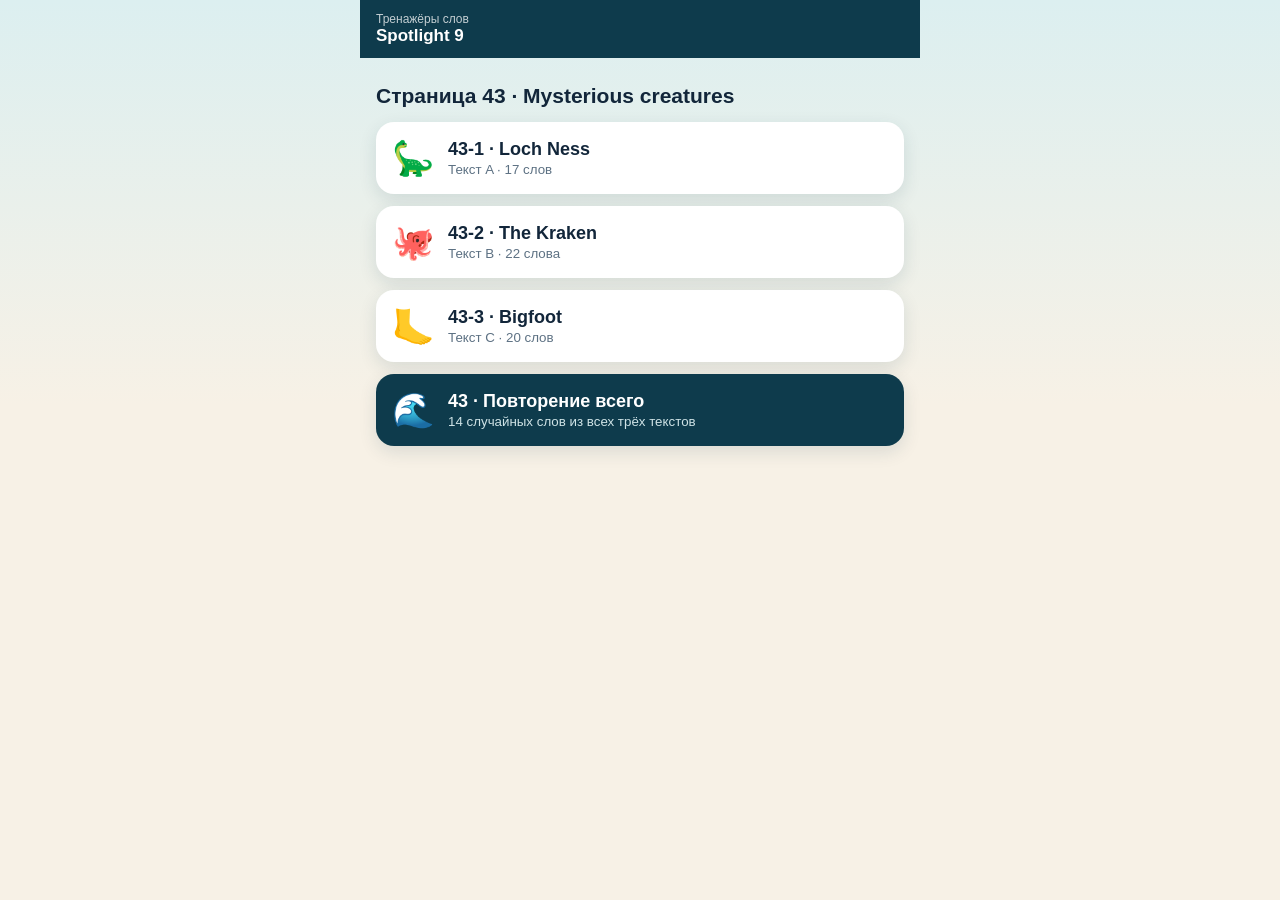
==== index.html @ 7ae2d4cf "Page 43: vocabulary trainers 43-1, 43-2, 43-3 + mix" ====
<!doctype html>
<html lang="ru">
<head>
<meta charset="utf-8">
<meta name="viewport" content="width=device-width, initial-scale=1">
<meta name="theme-color" content="#0e3b4c">
<title>Spotlight 9 · Слова</title>
<link rel="stylesheet" href="assets/style.css">
</head>
<body>
<div class="app">
  <header class="top"><div class="titles"><div class="sub">Тренажёры слов</div><div class="ttl">Spotlight 9</div></div></header>
  <main class="stage">
    <h2 class="pagehead">Страница 43 · Mysterious creatures</h2>
    <div class="list">
      <a class="unit" href="p43/43-1.html"><span class="em">🦕</span><span><b>43-1 · Loch Ness</b><small>Текст A · 17 слов</small></span></a>
      <a class="unit" href="p43/43-2.html"><span class="em">🐙</span><span><b>43-2 · The Kraken</b><small>Текст B · 22 слова</small></span></a>
      <a class="unit" href="p43/43-3.html"><span class="em">🦶</span><span><b>43-3 · Bigfoot</b><small>Текст C · 20 слов</small></span></a>
      <a class="unit mix" href="p43/43-mix.html"><span class="em">🌊</span><span><b>43 · Повторение всего</b><small>14 случайных слов из всех трёх текстов</small></span></a>
    </div>
  </main>
</div>
</body>
</html>
---- assets/style.css ----
:root {
  --ink: #12263a;
  --deep: #0e3b4c;
  --sea: #13707a;
  --teal: #1fa596;
  --foam: #e6f4f1;
  --sand: #f7f1e6;
  --card: #ffffff;
  --muted: #5d7183;
  --ok: #2f9e5b;
  --okbg: #e3f5ea;
  --bad: #d9534f;
  --badbg: #fde8e7;
  --sel: #f0b429;
  --radius: 18px;
  --shadow: 0 6px 18px rgba(14, 59, 76, .12);
}
* { box-sizing: border-box; -webkit-tap-highlight-color: transparent; }
html, body { margin: 0; }
body {
  font-family: -apple-system, BlinkMacSystemFont, "Segoe UI", Roboto, "Helvetica Neue", Arial, sans-serif;
  color: var(--ink);
  background: linear-gradient(180deg, #dceff0 0%, var(--sand) 45%);
  min-height: 100vh;
}
button { font: inherit; color: inherit; cursor: pointer; border: 0; background: none; }
.app { max-width: 560px; margin: 0 auto; min-height: 100vh; display: flex; flex-direction: column; }

/* header */
.top {
  display: flex; align-items: center; gap: 12px;
  padding: 12px 16px; background: var(--deep); color: #fff;
  position: sticky; top: 0; z-index: 5;
}
.home { color: #fff; text-decoration: none; font-size: 30px; line-height: 1; padding: 0 6px 4px 0; }
.titles { flex: 1; min-width: 0; }
.sub { font-size: 12px; opacity: .75; }
.ttl { font-weight: 700; font-size: 17px; white-space: nowrap; overflow: hidden; text-overflow: ellipsis; }
.step { font-size: 14px; font-weight: 700; background: rgba(255,255,255,.15); padding: 4px 10px; border-radius: 99px; }
.step:empty { display: none; }
.bar { height: 6px; background: rgba(14, 59, 76, .15); }
.bar i { display: block; height: 100%; width: 0; background: var(--teal); transition: width .4s; }

.stage { flex: 1; padding: 18px 16px 40px; }
.screen { animation: in .25s ease; }
@keyframes in { from { opacity: 0; transform: translateY(8px); } to { opacity: 1; transform: none; } }
h1 { font-size: 28px; margin: 6px 0; }
h2 { font-size: 21px; margin: 0 0 4px; }
h3 { font-size: 16px; margin: 22px 0 8px; color: var(--muted); }
.hint { color: var(--muted); font-size: 14px; margin: 0 0 12px; }
.count { font-size: 13px; color: var(--muted); font-weight: 600; margin: 4px 0 12px; }

/* buttons */
.btn {
  display: inline-flex; align-items: center; justify-content: center; gap: 6px;
  background: var(--teal); color: #fff; font-weight: 700; font-size: 17px;
  padding: 14px 18px; border-radius: 14px; box-shadow: var(--shadow); text-decoration: none;
  transition: transform .1s;
}
.btn:active { transform: scale(.97); }
.btn.ghost { background: var(--card); color: var(--deep); }
.btn.wide { width: 100%; margin-top: 12px; }
.btn.next { width: 100%; margin-top: 14px; background: var(--deep); }
.row { display: flex; gap: 10px; align-items: center; margin-top: 14px; }
.row .btn { flex: 1; }
.row.center { justify-content: center; margin: 0 0 10px; }
.speak {
  width: 44px; height: 44px; border-radius: 50%; background: var(--foam); font-size: 20px;
  display: inline-flex; align-items: center; justify-content: center; flex: none;
}
.speak.small { width: 32px; height: 32px; font-size: 15px; margin-left: 6px; vertical-align: middle; }
.speak.big-speak { width: 52px; height: 52px; }
.speak.huge { width: 110px; height: 110px; font-size: 50px; box-shadow: var(--shadow); background: var(--card); }

/* intro / finish */
.hero { text-align: center; padding: 10px 0 4px; }
.hero .emoji { font-size: 56px; }
.plan { list-style: none; padding: 0; margin: 0; display: grid; gap: 8px; }
.plan li { background: var(--card); border-radius: 12px; padding: 12px 14px; display: flex; gap: 10px; align-items: center; font-weight: 600; box-shadow: 0 2px 6px rgba(0,0,0,.04); }
.plan .ic { font-size: 20px; }
.wordlist { margin-top: 20px; background: var(--card); border-radius: 12px; padding: 12px 14px; }
.wordlist summary { font-weight: 700; cursor: pointer; }
.wordlist ul, .errs { padding-left: 0; list-style: none; margin: 10px 0 0; }
.wordlist li, .errs li { padding: 7px 0; border-bottom: 1px solid #eef1f3; font-size: 15px; }
.errs li { background: var(--card); border-radius: 10px; padding: 10px 12px; margin-bottom: 6px; border: 0; }

/* flashcard */
.flip { width: 100%; height: 280px; perspective: 1200px; display: block; padding: 0; }
.flip .inner { position: relative; width: 100%; height: 100%; transition: transform .5s; transform-style: preserve-3d; }
.flip.flipped .inner { transform: rotateY(180deg); }
.face {
  position: absolute; inset: 0; backface-visibility: hidden; -webkit-backface-visibility: hidden;
  border-radius: var(--radius); box-shadow: var(--shadow);
  display: flex; flex-direction: column; align-items: center; justify-content: center; padding: 20px; text-align: center;
}
.front { background: var(--card); }
.back { background: var(--deep); color: #fff; transform: rotateY(180deg); }
.big { font-size: 30px; font-weight: 800; line-height: 1.2; }
.big.ru { font-size: 26px; }
.tap { margin-top: 18px; font-size: 13px; color: var(--muted); }
.ex { margin-top: 16px; font-size: 16px; opacity: .85; font-style: italic; line-height: 1.4; }

/* prompts & choices */
.prompt {
  background: var(--card); border-radius: var(--radius); box-shadow: var(--shadow);
  padding: 26px 18px; text-align: center; font-size: 26px; font-weight: 800;
  display: flex; align-items: center; justify-content: center; gap: 12px; min-height: 120px;
}
.prompt.ru { font-size: 23px; }
.sentence {
  background: var(--card); border-radius: var(--radius); box-shadow: var(--shadow);
  padding: 22px 18px; font-size: 20px; line-height: 1.55;
}
.gapslot { display: inline-block; padding: 0 6px; border-bottom: 3px dashed var(--teal); color: var(--teal); font-weight: 800; }
.gapslot.filled { border-bottom-style: solid; color: var(--ok); }
.choices { display: grid; gap: 10px; margin-top: 16px; }
.choice {
  background: var(--card); border: 2px solid transparent; border-radius: 14px; padding: 15px 14px;
  font-size: 18px; font-weight: 600; text-align: left; box-shadow: 0 2px 6px rgba(0,0,0,.05);
  transition: transform .1s;
}
.choice:active { transform: scale(.98); }
.choice.good { background: var(--okbg); border-color: var(--ok); }
.choice.bad { background: var(--badbg); border-color: var(--bad); animation: shake .3s; }
.reveal { margin-top: 14px; text-align: center; font-weight: 700; font-size: 18px; color: var(--deep); }

/* true / false */
.pair { background: var(--card); border-radius: var(--radius); box-shadow: var(--shadow); padding: 22px 16px; text-align: center; }
.pen { font-size: 24px; font-weight: 800; display: flex; justify-content: center; align-items: center; gap: 10px; }
.eq { font-size: 20px; color: var(--muted); margin: 8px 0; }
.pru { font-size: 21px; font-weight: 600; }
.row.tf .tfb { flex: 1; text-align: center; font-size: 19px; padding: 18px 10px; }

/* match */
.match { display: grid; grid-template-columns: 1fr 1fr; gap: 10px; }
.col { display: grid; gap: 10px; align-content: start; }
.tile {
  background: var(--card); border: 2px solid transparent; border-radius: 12px; min-height: 64px;
  padding: 10px; font-size: 15px; font-weight: 600; line-height: 1.25; box-shadow: 0 2px 6px rgba(0,0,0,.05);
}
.tile.en { color: var(--deep); }
.tile.sel { border-color: var(--sel); background: #fff7e0; }
.tile.bad { border-color: var(--bad); background: var(--badbg); animation: shake .3s; }
.tile.done { background: var(--okbg); border-color: var(--ok); opacity: .55; }

/* memory */
.memory { display: grid; grid-template-columns: repeat(3, 1fr); gap: 8px; }
.mem {
  height: 92px; border-radius: 12px; background: var(--sea); color: transparent; font-size: 14px; font-weight: 700;
  padding: 6px; line-height: 1.2; box-shadow: 0 2px 6px rgba(0,0,0,.08);
  background-image: radial-gradient(circle at 30% 30%, rgba(255,255,255,.18) 0 18%, transparent 19%);
  transition: background-color .2s;
}
.mem.open { background: var(--card); background-image: none; color: var(--ink); }
.mem.ruside.open { color: var(--sea); }
.mem.done { background: var(--okbg); background-image: none; color: var(--ok); }

/* spell */
.slots { display: flex; justify-content: center; flex-wrap: wrap; gap: 5px; margin: 6px 0 18px; }
.slot { width: 30px; height: 40px; border-bottom: 3px solid #b9c6cf; font-size: 24px; font-weight: 800; text-align: center; line-height: 40px; }
.slot.on { border-color: var(--teal); color: var(--deep); }
.slots.win .slot { border-color: var(--ok); color: var(--ok); }
.letters { display: flex; justify-content: center; flex-wrap: wrap; gap: 8px; }
.letter { width: 48px; height: 52px; border-radius: 12px; background: var(--card); font-size: 24px; font-weight: 800; box-shadow: 0 2px 6px rgba(0,0,0,.08); }
.letter.used { opacity: .2; }
.letter.bad { background: var(--badbg); animation: shake .3s; }
.letter.hintme { outline: 3px solid var(--sel); }

@keyframes shake { 25% { transform: translateX(-5px); } 75% { transform: translateX(5px); } }

/* index */
.list { display: grid; gap: 12px; }
.unit {
  display: flex; align-items: center; gap: 14px; background: var(--card); border-radius: var(--radius);
  padding: 16px; text-decoration: none; color: var(--ink); box-shadow: var(--shadow);
}
.unit .em { font-size: 34px; }
.unit b { display: block; font-size: 18px; }
.unit small { color: var(--muted); }
.unit.mix { background: var(--deep); color: #fff; }
.unit.mix small { color: #cfe3e6; }
.pagehead { margin: 8px 0 14px; }

@media (min-width: 480px) { .mem { height: 100px; font-size: 15px; } }
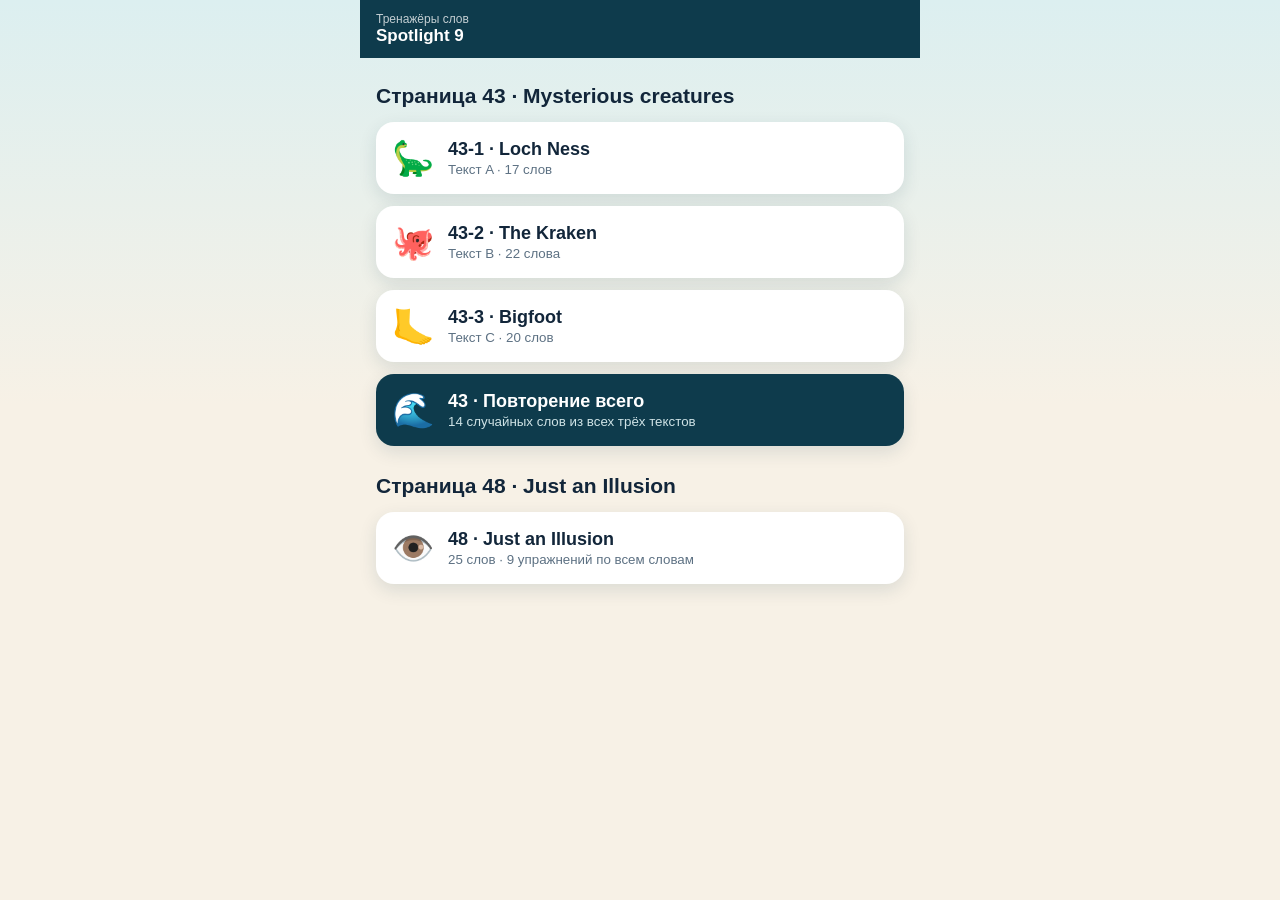
==== commit ef89d63c: "Page 48 (Just an Illusion): full trainer, phrase builder; audio only on flashcards Co-Authored-By: C" ====
--- a/index.html
+++ b/index.html
@@ -18,6 +18,10 @@
       <a class="unit" href="p43/43-3.html"><span class="em">🦶</span><span><b>43-3 · Bigfoot</b><small>Текст C · 20 слов</small></span></a>
       <a class="unit mix" href="p43/43-mix.html"><span class="em">🌊</span><span><b>43 · Повторение всего</b><small>14 случайных слов из всех трёх текстов</small></span></a>
     </div>
+    <h2 class="pagehead" style="margin-top:28px">Страница 48 · Just an Illusion</h2>
+    <div class="list">
+      <a class="unit" href="p48/48.html"><span class="em">👁️</span><span><b>48 · Just an Illusion</b><small>25 слов · 9 упражнений по всем словам</small></span></a>
+    </div>
   </main>
 </div>
 </body>
--- a/assets/style.css
+++ b/assets/style.css
@@ -182,3 +182,15 @@
 .pagehead { margin: 8px 0 14px; }
 
 @media (min-width: 480px) { .mem { height: 100px; font-size: 15px; } }
+
+/* phrase builder */
+.phrase-line { display: flex; flex-wrap: wrap; justify-content: center; gap: 8px; margin: 14px 0 18px; min-height: 46px; }
+.pslot { min-width: 54px; height: 42px; border-bottom: 3px solid #b9c6cf; font-size: 20px; font-weight: 800; text-align: center; line-height: 42px; padding: 0 4px; }
+.pslot.on { border-color: var(--teal); color: var(--deep); }
+.phrase-line.win .pslot { border-color: var(--ok); color: var(--ok); }
+.wtile { padding: 0 16px; height: 50px; border-radius: 12px; background: var(--card); font-size: 19px; font-weight: 700; box-shadow: 0 2px 6px rgba(0,0,0,.08); }
+.wtile.used { opacity: .2; }
+.wtile.bad { background: var(--badbg); animation: shake .3s; }
+.wtile.hintme { outline: 3px solid var(--sel); }
+.memory.m4 { grid-template-columns: repeat(4, 1fr); gap: 6px; }
+.memory.m4 .mem { height: 84px; font-size: 13px; }
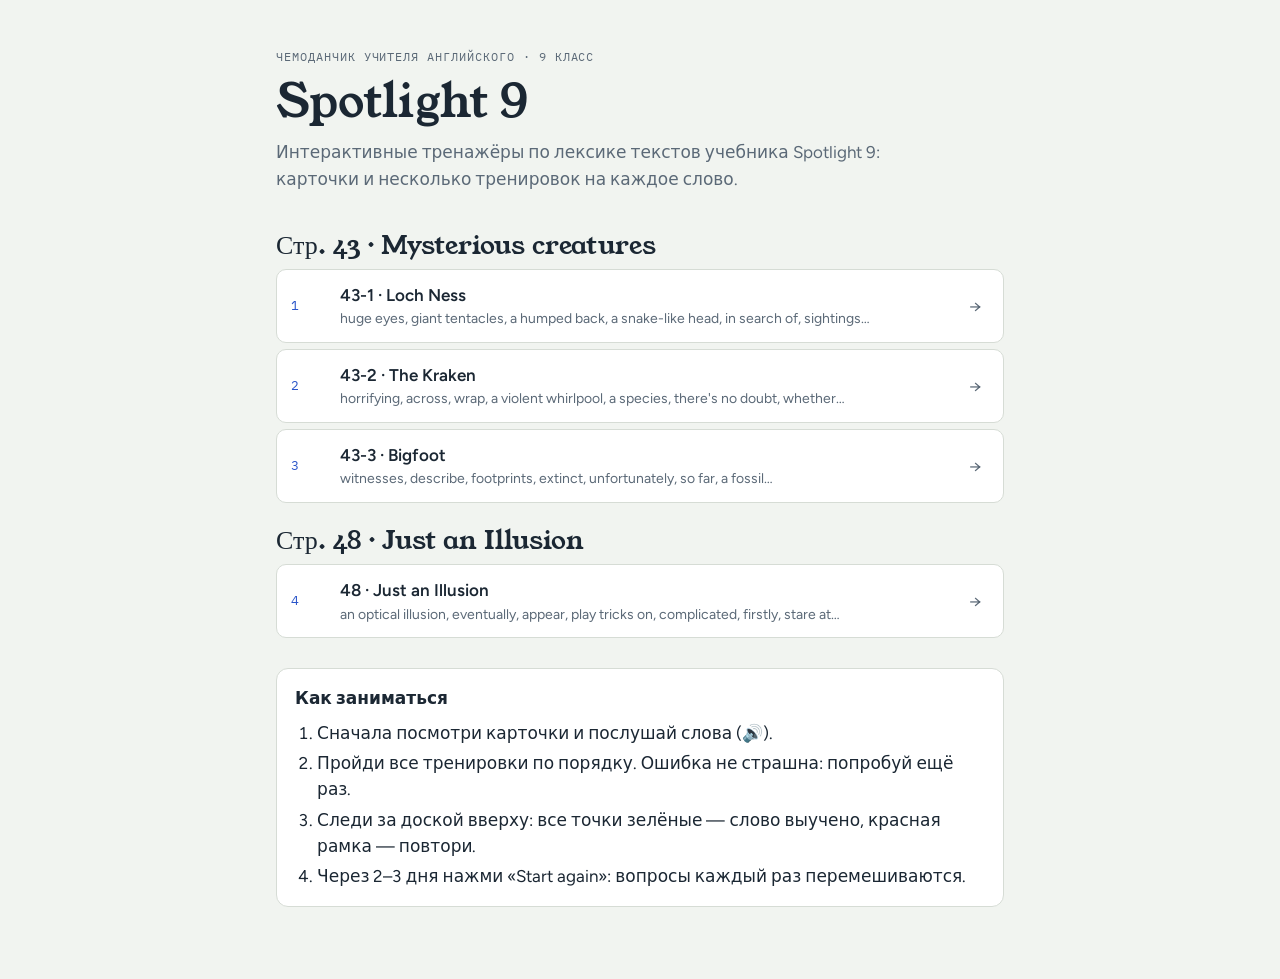
==== commit a0965898: "Rebuild Spotlight 9 on the shared drill engine (Academy Stars 5 / Spotlight 6 style) All texts (43-1" ====
--- a/index.html
+++ b/index.html
@@ -3,26 +3,209 @@
 <head>
 <meta charset="utf-8">
 <meta name="viewport" content="width=device-width, initial-scale=1">
-<meta name="theme-color" content="#0e3b4c">
-<title>Spotlight 9 · Слова</title>
-<link rel="stylesheet" href="assets/style.css">
-</head>
-<body>
-<div class="app">
-  <header class="top"><div class="titles"><div class="sub">Тренажёры слов</div><div class="ttl">Spotlight 9</div></div></header>
-  <main class="stage">
-    <h2 class="pagehead">Страница 43 · Mysterious creatures</h2>
-    <div class="list">
-      <a class="unit" href="p43/43-1.html"><span class="em">🦕</span><span><b>43-1 · Loch Ness</b><small>Текст A · 17 слов</small></span></a>
-      <a class="unit" href="p43/43-2.html"><span class="em">🐙</span><span><b>43-2 · The Kraken</b><small>Текст B · 22 слова</small></span></a>
-      <a class="unit" href="p43/43-3.html"><span class="em">🦶</span><span><b>43-3 · Bigfoot</b><small>Текст C · 20 слов</small></span></a>
-      <a class="unit mix" href="p43/43-mix.html"><span class="em">🌊</span><span><b>43 · Повторение всего</b><small>14 случайных слов из всех трёх текстов</small></span></a>
-    </div>
-    <h2 class="pagehead" style="margin-top:28px">Страница 48 · Just an Illusion</h2>
-    <div class="list">
-      <a class="unit" href="p48/48.html"><span class="em">👁️</span><span><b>48 · Just an Illusion</b><small>25 слов · 9 упражнений по всем словам</small></span></a>
-    </div>
-  </main>
-</div>
-</body>
-</html>
+<title>Spotlight 9</title>
+<meta name="claude:viewport-fit-sides" content="cover">
+<link rel="preconnect" href="https://fonts.googleapis.com">
+<link rel="preconnect" href="https://fonts.gstatic.com" crossorigin>
+<link rel="stylesheet" href="https://fonts.googleapis.com/css2?family=Young+Serif&family=Figtree:wght@400;500;600;700&family=IBM+Plex+Mono:wght@500&display=swap">
+<style>
+/* Layout: one reading column — mastery board of the 20 phrases, then five drills in a fixed ladder */
+:root {
+  --paper: #F1F4F0; --card: #FFFFFF; --ink: #1B2733; --muted: #5B6977; --line: #D6DCD5;
+  --accent: #2A55C9; --accent-soft: #E4EBFB; --on-accent: #FFFFFF;
+  --ok: #1D8455; --ok-soft: #DCF1E5; --bad: #BF3F2D; --bad-soft: #F8E2DD;
+  --mark: #FFE892; --mark-ink: #4A3C00; --dot: #CBD3CC;
+  --font-display: "Young Serif", Georgia, "Times New Roman", serif;
+  --font-body: "Figtree", system-ui, -apple-system, "Segoe UI", sans-serif;
+  --font-mono: "IBM Plex Mono", ui-monospace, Menlo, Consolas, monospace;
+}
+@media (prefers-color-scheme: dark) {
+  :root:not([data-theme="light"]) {
+    --paper: #11171D; --card: #19212A; --ink: #E4EAF0; --muted: #9AA7B4; --line: #2B3642;
+    --accent: #8AA8FF; --accent-soft: #1F2C4A; --on-accent: #0E1730;
+    --ok: #62D39F; --ok-soft: #163327; --bad: #FF8E7C; --bad-soft: #3B201B;
+    --mark: #5B4C14; --mark-ink: #FFF1BF; --dot: #34404C; color-scheme: dark;
+  }
+}
+:root[data-theme="dark"] {
+  --paper: #11171D; --card: #19212A; --ink: #E4EAF0; --muted: #9AA7B4; --line: #2B3642;
+  --accent: #8AA8FF; --accent-soft: #1F2C4A; --on-accent: #0E1730;
+  --ok: #62D39F; --ok-soft: #163327; --bad: #FF8E7C; --bad-soft: #3B201B;
+  --mark: #5B4C14; --mark-ink: #FFF1BF; --dot: #34404C; color-scheme: dark;
+}
+* { box-sizing: border-box; }
+html { scroll-behavior: smooth; }
+body { background: var(--paper); color: var(--ink); font-family: var(--font-body); font-size: 17px; line-height: 1.55; }
+body::before { content: ""; position: fixed; inset: 0 0 auto; height: env(safe-area-inset-top, 0px); z-index: 10; background: var(--paper); }
+.wrap { max-width: 760px; margin: 0 auto; padding-left: max(16px, env(safe-area-inset-left, 0px)); padding-right: max(16px, env(safe-area-inset-right, 0px)); }
+
+.hero { padding-block: 40px 16px; }
+.eyebrow { font-family: var(--font-mono); font-size: 12px; letter-spacing: .08em; text-transform: uppercase; color: var(--muted); margin: 0 0 10px; }
+h1 { font-family: var(--font-display); font-weight: 400; font-size: clamp(32px, 6vw, 46px); line-height: 1.1; margin: 0 0 12px; text-wrap: balance; }
+.sub { margin: 0; color: var(--muted); max-width: 60ch; }
+
+.bar { position: sticky; top: env(safe-area-inset-top, 0px); z-index: 5; background: var(--paper); border-bottom: 1px solid var(--line); }
+.bar .wrap { display: flex; flex-direction: column; gap: 8px; padding-block: 10px; }
+.nav { display: flex; gap: 6px; overflow-x: auto; scrollbar-width: none; }
+.nav::-webkit-scrollbar { display: none; }
+.nav a { flex: none; text-decoration: none; color: var(--ink); font-size: 14px; font-weight: 600; padding: 5px 12px; border: 1px solid var(--line); border-radius: 999px; background: var(--card); }
+.nav a:hover { border-color: var(--accent); color: var(--accent); }
+.progress { display: flex; align-items: center; gap: 10px; font-size: 13px; color: var(--muted); }
+.track { flex: 1; height: 6px; background: var(--line); border-radius: 999px; overflow: hidden; }
+.fill { height: 100%; width: 0; background: var(--ok); transition: width .4s ease; }
+.progress b { color: var(--ink); font-variant-numeric: tabular-nums; }
+
+main { padding-block: 8px 64px; }
+section { padding-top: 26px; scroll-margin-top: 110px; }
+h2 { font-family: var(--font-display); font-weight: 400; font-size: 26px; line-height: 1.2; margin: 0 0 4px; }
+.lead { margin: 0 0 14px; color: var(--muted); }
+
+/* Mastery board */
+.board { display: grid; grid-template-columns: repeat(auto-fill, minmax(170px, 1fr)); gap: 6px; }
+.chip { min-width: 0; background: var(--card); border: 1px solid var(--line); border-radius: 8px; padding: 7px 10px; display: flex; flex-direction: column; gap: 4px; }
+.chip .ph { font-weight: 600; font-size: 15px; line-height: 1.3; }
+.chip .ru { font-size: 12.5px; color: var(--muted); line-height: 1.3; }
+.dots { display: flex; gap: 3px; }
+.dots i { width: 9px; height: 9px; border-radius: 50%; background: var(--dot); }
+.dots i.on { background: var(--ok); }
+.chip.weak { border-color: var(--bad); }
+.chip.master { border-color: var(--ok); background: var(--ok-soft); }
+.board-foot { display: flex; justify-content: space-between; align-items: center; gap: 10px; flex-wrap: wrap; margin-top: 10px; font-size: 13px; color: var(--muted); }
+
+/* Exercise card */
+.ex { background: var(--card); border: 1px solid var(--line); border-radius: 12px; padding: 18px 18px 16px; }
+.ex-head { display: flex; align-items: baseline; justify-content: space-between; gap: 12px; }
+h3 { margin: 0; font-size: 18px; font-weight: 700; }
+h3 .num { font-family: var(--font-mono); font-size: 13px; color: var(--accent); margin-right: 8px; }
+.score { flex: none; font-family: var(--font-mono); font-size: 13px; color: var(--muted); font-variant-numeric: tabular-nums; padding: 2px 8px; border-radius: 999px; border: 1px solid var(--line); }
+.score.done { color: var(--ok); border-color: var(--ok); background: var(--ok-soft); }
+.instr { margin: 6px 0 14px; color: var(--muted); font-size: 15px; }
+ol.items { margin: 0; padding-left: 1.6em; display: flex; flex-direction: column; gap: 10px; }
+ol.items li { line-height: 2; padding-left: 4px; }
+ol.items li::marker { font-family: var(--font-mono); font-size: 13px; color: var(--muted); }
+
+.choice { display: inline-flex; flex-wrap: wrap; gap: 4px; vertical-align: baseline; }
+.opt { font: inherit; font-size: 16px; line-height: 1.4; color: var(--ink); cursor: pointer; background: var(--card); border: 1.5px solid var(--line); border-radius: 999px; padding: 1px 11px; text-align: left; }
+.opt:hover:not(:disabled) { border-color: var(--accent); color: var(--accent); }
+.opt.ok { background: var(--ok-soft); border-color: var(--ok); color: var(--ok); font-weight: 600; cursor: default; }
+.opt.bad { background: var(--bad-soft); border-color: var(--bad); color: var(--bad); text-decoration: line-through; cursor: default; }
+.opt.dim { opacity: .4; cursor: default; }
+.shake { animation: shake .3s; }
+@keyframes shake { 25% { transform: translateX(-3px); } 75% { transform: translateX(3px); } }
+
+/* MCQ */
+.q { margin: 0 0 6px; line-height: 1.5; }
+.mcq { display: flex; flex-wrap: wrap; gap: 6px; }
+.mcq .opt { border-radius: 8px; padding: 4px 12px; }
+
+/* Right or wrong */
+.tf-line { line-height: 1.5; margin: 0 0 6px; }
+.tf-btns { display: flex; gap: 6px; flex-wrap: wrap; }
+.fix { margin: 6px 0 0; font-size: 15px; line-height: 1.5; }
+.fix.ok { color: var(--ok); }
+.fix.bad { color: var(--bad); }
+.fix b { color: var(--ink); }
+
+.gap { font: inherit; font-size: 16px; color: var(--ink); background: var(--accent-soft); border: none; border-bottom: 2px dashed var(--accent); border-radius: 4px 4px 0 0; padding: 1px 6px; max-width: 100%; }
+.gap:focus { outline: 2px solid var(--accent); outline-offset: 1px; }
+.gap.ok { background: var(--ok-soft); border-bottom: 2px solid var(--ok); }
+.gap.bad { background: var(--bad-soft); border-bottom: 2px solid var(--bad); }
+.gap.shown { background: var(--mark); color: var(--mark-ink); border-bottom: 2px solid var(--mark-ink); }
+
+/* Translate */
+.tr li { line-height: 1.5 !important; }
+.tr .ru-line { margin: 0 0 6px; font-weight: 500; }
+.tr textarea { width: 100%; font: inherit; font-size: 16px; color: var(--ink); background: var(--paper); border: 1px solid var(--line); border-radius: 8px; padding: 8px 10px; resize: vertical; min-height: 44px; }
+.tr textarea:focus { outline: 2px solid var(--accent); outline-offset: 0; }
+.tr textarea.ok { border-color: var(--ok); background: var(--ok-soft); }
+.tr textarea.bad { border-color: var(--bad); background: var(--bad-soft); }
+.tr .line { display: flex; gap: 8px; margin-top: 6px; flex-wrap: wrap; align-items: center; }
+.model { margin: 8px 0 2px; font-size: 15px; color: var(--muted); }
+.model b { color: var(--ink); }
+
+.foot { display: flex; flex-wrap: wrap; gap: 8px; margin-top: 16px; }
+.btn { font: inherit; font-size: 14px; font-weight: 600; cursor: pointer; padding: 7px 14px; border-radius: 8px; border: 1.5px solid var(--line); background: var(--card); color: var(--ink); }
+.btn:hover { border-color: var(--accent); color: var(--accent); }
+.btn.primary { background: var(--accent); color: var(--on-accent); border-color: var(--accent); }
+.btn.primary:hover { filter: brightness(1.08); color: var(--on-accent); }
+.btn.small { font-size: 13px; padding: 4px 10px; }
+.btn:focus-visible, .opt:focus-visible, .nav a:focus-visible { outline: 2px solid var(--accent); outline-offset: 2px; }
+.note { margin: 14px 0 0; padding: 10px 12px; border-radius: 8px; font-size: 15px; background: var(--accent-soft); }
+
+@media (max-width: 480px) { body { font-size: 16px; } .ex { padding: 14px; } ol.items { padding-left: 1.3em; } }
+@media (prefers-reduced-motion: reduce) { .shake { animation: none; } .fill { transition: none; } html { scroll-behavior: auto; } }
+
+/* Word order */
+.uns { display: flex; flex-direction: column; gap: 6px; }
+.answer-line { min-height: 42px; display: flex; flex-wrap: wrap; gap: 6px; padding: 6px; border: 1.5px dashed var(--line); border-radius: 8px; background: var(--paper); }
+.answer-line.ok { border: 1.5px solid var(--ok); background: var(--ok-soft); }
+.answer-line.bad { border: 1.5px solid var(--bad); background: var(--bad-soft); }
+.tiles { display: flex; flex-wrap: wrap; gap: 6px; }
+.tile { font: inherit; font-size: 16px; padding: 3px 10px; border-radius: 6px; border: 1.5px solid var(--line); background: var(--card); color: var(--ink); cursor: pointer; }
+.tile:hover { border-color: var(--accent); color: var(--accent); }
+.tile:focus-visible { outline: 2px solid var(--accent); outline-offset: 2px; }
+.uns .line { display: flex; gap: 8px; flex-wrap: wrap; align-items: center; }
+.uns .fix { margin: 0; }
+
+.cue { font-family: var(--font-mono); font-size: 11.5px; letter-spacing: .06em; color: var(--muted); border: 1px solid var(--line); border-radius: 4px; padding: 0 5px; margin: 0 3px; white-space: nowrap; }
+.bank { display: flex; flex-wrap: wrap; gap: 6px; margin: 0 0 14px; padding: 10px; border: 1px dashed var(--line); border-radius: 8px; }
+.bank span { font-size: 14px; padding: 2px 9px; border-radius: 6px; background: var(--accent-soft); }
+p.text { margin: 0 0 10px; line-height: 2.2; }
+
+/* flashcards */
+.fc-tools { display: flex; flex-wrap: wrap; gap: 8px; margin: 0 0 12px; }
+.btn.ghost { background: transparent; border: 1px solid var(--line); color: inherit; }
+.flip { perspective: 1200px; cursor: pointer; outline: none; margin: 0 auto; max-width: 560px; }
+.flip-in { position: relative; min-height: 220px; transition: transform .45s; transform-style: preserve-3d; }
+.flip.on .flip-in { transform: rotateY(180deg); }
+.flip:focus-visible .flip-in { box-shadow: 0 0 0 3px var(--accent-soft); border-radius: 14px; }
+.face { position: absolute; inset: 0; backface-visibility: hidden; -webkit-backface-visibility: hidden; display: flex; flex-direction: column; align-items: center; justify-content: center; gap: 10px; padding: 22px 18px 30px; border: 1px solid var(--line); border-radius: 14px; background: var(--card); color: var(--ink); text-align: center; box-shadow: 0 2px 10px rgba(0,0,0,.06); }
+.face.back { transform: rotateY(180deg); background: var(--accent-soft); }
+.fc-word { font-size: clamp(22px, 5vw, 30px); font-weight: 700; line-height: 1.25; overflow-wrap: anywhere; }
+.fc-ru { font-size: clamp(19px, 4.4vw, 25px); font-weight: 600; line-height: 1.3; }
+.fc-def { font-size: 14px; opacity: .75; max-width: 42ch; }
+.fc-hint { position: absolute; bottom: 8px; font-size: 12px; opacity: .45; }
+.speak { font-size: 22px; line-height: 1; padding: 8px 12px; border-radius: 999px; border: 1px solid var(--line); background: var(--card); color: var(--ink); cursor: pointer; }
+.fc-nav { display: flex; align-items: center; justify-content: center; gap: 16px; margin: 12px 0 6px; }
+.fc-nav .btn { font-size: 20px; padding: 4px 16px; }
+.fc-count { font-variant-numeric: tabular-nums; min-width: 5ch; text-align: center; }
+.fc-rate { display: flex; justify-content: center; gap: 10px; flex-wrap: wrap; margin-bottom: 4px; }
+.btn.again { background: transparent; border: 1px solid #d9822b; color: #d9822b; }
+.btn.know { background: #2e9e5b; border: 1px solid #2e9e5b; color: #fff; }
+.fc-done { text-align: center; }
+.fc-done p { font-weight: 600; margin: 8px 0 10px; }
+.btn.know:hover { color: #fff; filter: brightness(1.08); border-color: #2e9e5b; }
+.btn.again:hover { color: #d9822b; border-color: #d9822b; background: rgba(217,130,43,.08); }
+
+.unit { padding-top: 22px; }
+.unit h2 { margin-bottom: 8px; }
+.toc { list-style: none; margin: 0; padding: 0; display: flex; flex-direction: column; gap: 6px; }
+.row { display: grid; grid-template-columns: 2.2em minmax(0,1fr) 1.2em; align-items: center; gap: 12px; padding: 12px 14px; background: var(--card); border: 1px solid var(--line); border-radius: 10px; text-decoration: none; color: var(--ink); }
+.row:hover { border-color: var(--accent); }
+.row:focus-visible { outline: 2px solid var(--accent); outline-offset: 2px; }
+.n { font-family: var(--font-mono); font-size: 13px; color: var(--accent); }
+.t { display: flex; flex-direction: column; min-width: 0; }
+.t b { font-weight: 600; }
+.s { font-size: 14px; color: var(--muted); }
+.go { color: var(--muted); }
+.how { background: var(--card); border: 1px solid var(--line); border-radius: 12px; padding: 16px 18px; margin-top: 30px; }
+.how h3 { margin: 0 0 8px; font-size: 17px; }
+.how ol { margin: 0; padding-left: 1.3em; display: flex; flex-direction: column; gap: 4px; }
+</style>
+<header class="hero wrap">
+  <p class="eyebrow">Чемоданчик учителя английского · 9 класс</p>
+  <h1>Spotlight 9</h1>
+  <p class="sub">Интерактивные тренажёры по лексике текстов учебника Spotlight 9: карточки и несколько тренировок на каждое слово.</p>
+</header>
+<main class="wrap" style="padding-block: 0 64px;">
+  <section class="unit"><h2>Стр. 43 · Mysterious creatures</h2><ol class="toc"><li><a class="row" href="p43/43-1.html"><span class="n">1</span><span class="t"><b>43-1 · Loch Ness</b><span class="s">huge eyes, giant tentacles, a humped back, a snake-like head, in search of, sightings…</span></span><span class="go" aria-hidden="true">→</span></a></li><li><a class="row" href="p43/43-2.html"><span class="n">2</span><span class="t"><b>43-2 · The Kraken</b><span class="s">horrifying, across, wrap, a violent whirlpool, a species, there&#x27;s no doubt, whether…</span></span><span class="go" aria-hidden="true">→</span></a></li><li><a class="row" href="p43/43-3.html"><span class="n">3</span><span class="t"><b>43-3 · Bigfoot</b><span class="s">witnesses, describe, footprints, extinct, unfortunately, so far, a fossil…</span></span><span class="go" aria-hidden="true">→</span></a></li></ol></section><section class="unit"><h2>Стр. 48 · Just an Illusion</h2><ol class="toc"><li><a class="row" href="p48/48.html"><span class="n">4</span><span class="t"><b>48 · Just an Illusion</b><span class="s">an optical illusion, eventually, appear, play tricks on, complicated, firstly, stare at…</span></span><span class="go" aria-hidden="true">→</span></a></li></ol></section>
+  <div class="how">
+    <h3>Как заниматься</h3>
+    <ol>
+      <li>Сначала посмотри карточки и послушай слова (🔊).</li>
+      <li>Пройди все тренировки по порядку. Ошибка не страшна: попробуй ещё раз.</li>
+      <li>Следи за доской вверху: все точки зелёные — слово выучено, красная рамка — повтори.</li>
+      <li>Через 2–3 дня нажми «Start again»: вопросы каждый раз перемешиваются.</li>
+    </ol>
+  </div>
+</main>
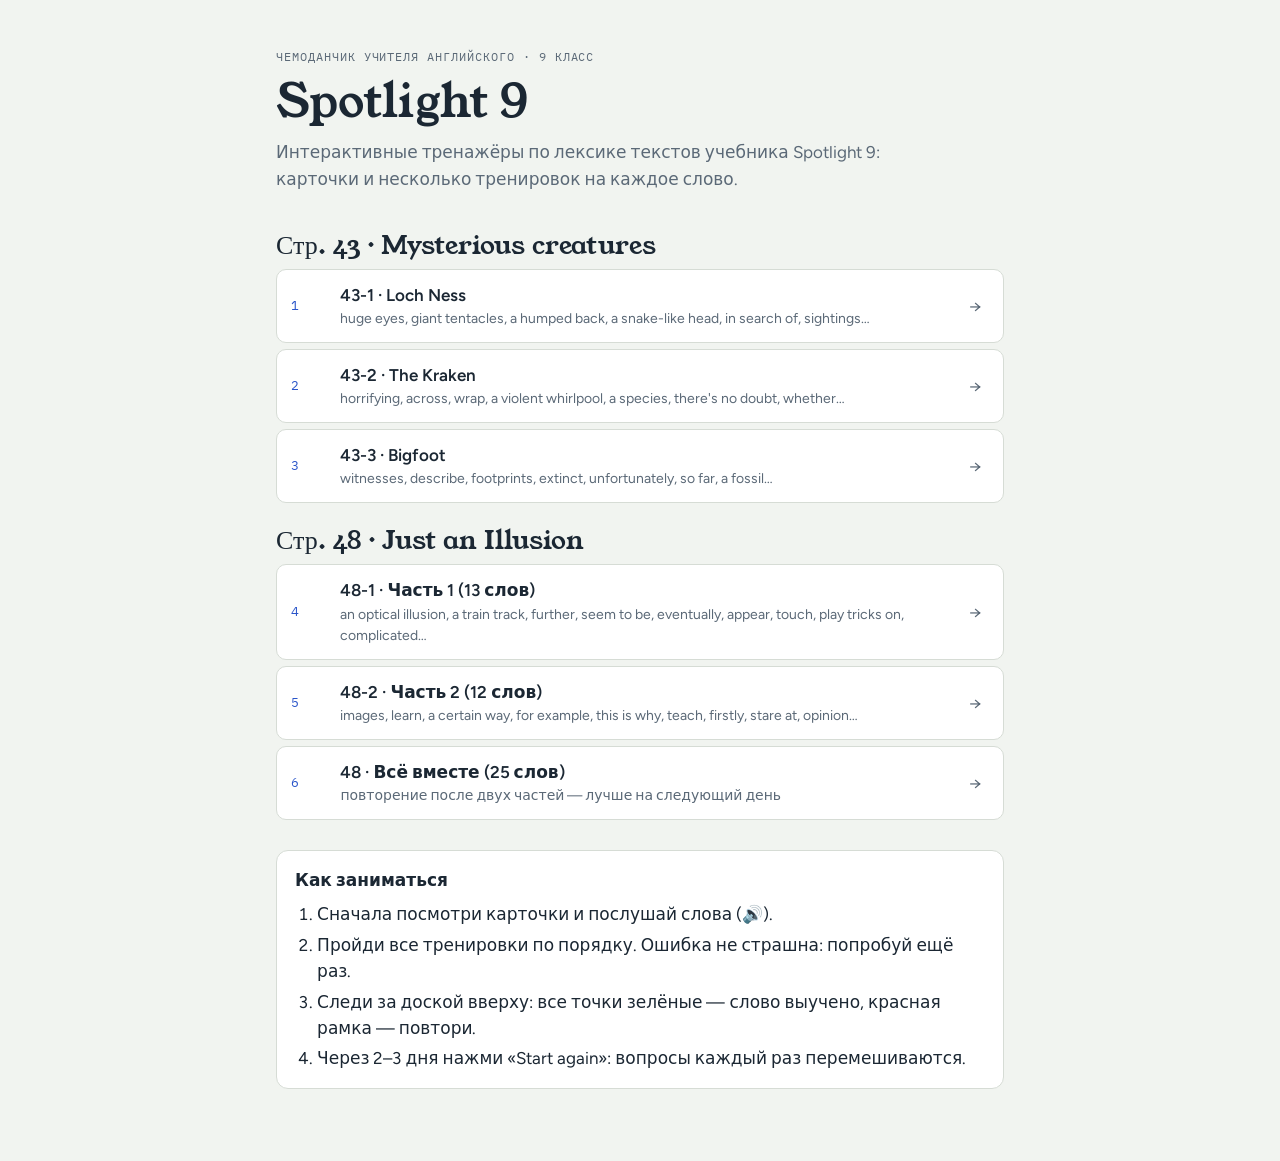
==== commit dfafc826: "Page 48: split into two parts (13 + 12 words) + short 'all together' review Co-Authored-By: Claude O" ====
--- a/index.html
+++ b/index.html
@@ -198,7 +198,7 @@
   <p class="sub">Интерактивные тренажёры по лексике текстов учебника Spotlight 9: карточки и несколько тренировок на каждое слово.</p>
 </header>
 <main class="wrap" style="padding-block: 0 64px;">
-  <section class="unit"><h2>Стр. 43 · Mysterious creatures</h2><ol class="toc"><li><a class="row" href="p43/43-1.html"><span class="n">1</span><span class="t"><b>43-1 · Loch Ness</b><span class="s">huge eyes, giant tentacles, a humped back, a snake-like head, in search of, sightings…</span></span><span class="go" aria-hidden="true">→</span></a></li><li><a class="row" href="p43/43-2.html"><span class="n">2</span><span class="t"><b>43-2 · The Kraken</b><span class="s">horrifying, across, wrap, a violent whirlpool, a species, there&#x27;s no doubt, whether…</span></span><span class="go" aria-hidden="true">→</span></a></li><li><a class="row" href="p43/43-3.html"><span class="n">3</span><span class="t"><b>43-3 · Bigfoot</b><span class="s">witnesses, describe, footprints, extinct, unfortunately, so far, a fossil…</span></span><span class="go" aria-hidden="true">→</span></a></li></ol></section><section class="unit"><h2>Стр. 48 · Just an Illusion</h2><ol class="toc"><li><a class="row" href="p48/48.html"><span class="n">4</span><span class="t"><b>48 · Just an Illusion</b><span class="s">an optical illusion, eventually, appear, play tricks on, complicated, firstly, stare at…</span></span><span class="go" aria-hidden="true">→</span></a></li></ol></section>
+  <section class="unit"><h2>Стр. 43 · Mysterious creatures</h2><ol class="toc"><li><a class="row" href="p43/43-1.html"><span class="n">1</span><span class="t"><b>43-1 · Loch Ness</b><span class="s">huge eyes, giant tentacles, a humped back, a snake-like head, in search of, sightings…</span></span><span class="go" aria-hidden="true">→</span></a></li><li><a class="row" href="p43/43-2.html"><span class="n">2</span><span class="t"><b>43-2 · The Kraken</b><span class="s">horrifying, across, wrap, a violent whirlpool, a species, there&#x27;s no doubt, whether…</span></span><span class="go" aria-hidden="true">→</span></a></li><li><a class="row" href="p43/43-3.html"><span class="n">3</span><span class="t"><b>43-3 · Bigfoot</b><span class="s">witnesses, describe, footprints, extinct, unfortunately, so far, a fossil…</span></span><span class="go" aria-hidden="true">→</span></a></li></ol></section><section class="unit"><h2>Стр. 48 · Just an Illusion</h2><ol class="toc"><li><a class="row" href="p48/48-1.html"><span class="n">4</span><span class="t"><b>48-1 · Часть 1 (13 слов)</b><span class="s">an optical illusion, a train track, further, seem to be, eventually, appear, touch, play tricks on, complicated…</span></span><span class="go" aria-hidden="true">→</span></a></li><li><a class="row" href="p48/48-2.html"><span class="n">5</span><span class="t"><b>48-2 · Часть 2 (12 слов)</b><span class="s">images, learn, a certain way, for example, this is why, teach, firstly, stare at, opinion…</span></span><span class="go" aria-hidden="true">→</span></a></li><li><a class="row" href="p48/48.html"><span class="n">6</span><span class="t"><b>48 · Всё вместе (25 слов)</b><span class="s">повторение после двух частей — лучше на следующий день</span></span><span class="go" aria-hidden="true">→</span></a></li></ol></section>
   <div class="how">
     <h3>Как заниматься</h3>
     <ol>
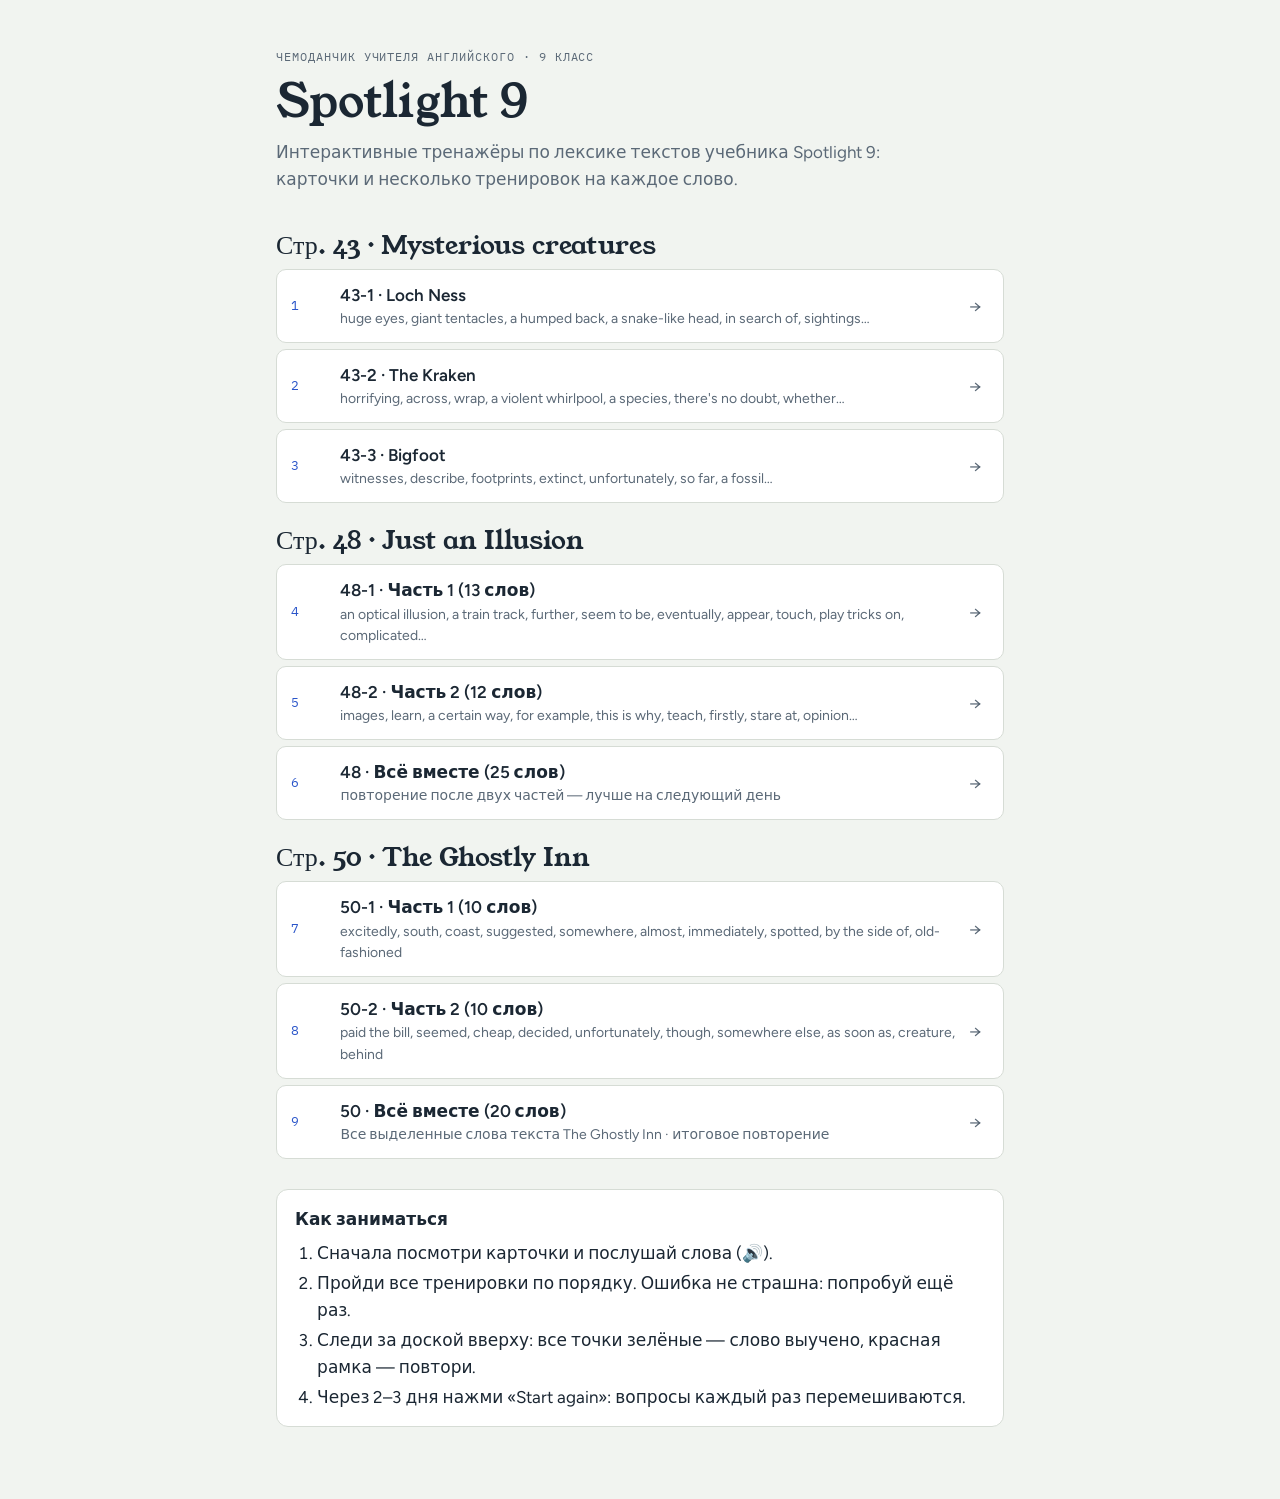
==== commit da89dbc3: "Add Spotlight 9 page 50 The Ghostly Inn to homepage" ====
--- a/index.html
+++ b/index.html
@@ -199,6 +199,11 @@
 </header>
 <main class="wrap" style="padding-block: 0 64px;">
   <section class="unit"><h2>Стр. 43 · Mysterious creatures</h2><ol class="toc"><li><a class="row" href="p43/43-1.html"><span class="n">1</span><span class="t"><b>43-1 · Loch Ness</b><span class="s">huge eyes, giant tentacles, a humped back, a snake-like head, in search of, sightings…</span></span><span class="go" aria-hidden="true">→</span></a></li><li><a class="row" href="p43/43-2.html"><span class="n">2</span><span class="t"><b>43-2 · The Kraken</b><span class="s">horrifying, across, wrap, a violent whirlpool, a species, there&#x27;s no doubt, whether…</span></span><span class="go" aria-hidden="true">→</span></a></li><li><a class="row" href="p43/43-3.html"><span class="n">3</span><span class="t"><b>43-3 · Bigfoot</b><span class="s">witnesses, describe, footprints, extinct, unfortunately, so far, a fossil…</span></span><span class="go" aria-hidden="true">→</span></a></li></ol></section><section class="unit"><h2>Стр. 48 · Just an Illusion</h2><ol class="toc"><li><a class="row" href="p48/48-1.html"><span class="n">4</span><span class="t"><b>48-1 · Часть 1 (13 слов)</b><span class="s">an optical illusion, a train track, further, seem to be, eventually, appear, touch, play tricks on, complicated…</span></span><span class="go" aria-hidden="true">→</span></a></li><li><a class="row" href="p48/48-2.html"><span class="n">5</span><span class="t"><b>48-2 · Часть 2 (12 слов)</b><span class="s">images, learn, a certain way, for example, this is why, teach, firstly, stare at, opinion…</span></span><span class="go" aria-hidden="true">→</span></a></li><li><a class="row" href="p48/48.html"><span class="n">6</span><span class="t"><b>48 · Всё вместе (25 слов)</b><span class="s">повторение после двух частей — лучше на следующий день</span></span><span class="go" aria-hidden="true">→</span></a></li></ol></section>
+  <section class="unit"><h2>Стр. 50 · The Ghostly Inn</h2><ol class="toc">
+<li><a class="row" href="p50/50-1.html"><span class="n">7</span><span class="t"><b>50-1 · Часть 1 (10 слов)</b><span class="s">excitedly, south, coast, suggested, somewhere, almost, immediately, spotted, by the side of, old-fashioned</span></span><span class="go" aria-hidden="true">→</span></a></li>
+<li><a class="row" href="p50/50-2.html"><span class="n">8</span><span class="t"><b>50-2 · Часть 2 (10 слов)</b><span class="s">paid the bill, seemed, cheap, decided, unfortunately, though, somewhere else, as soon as, creature, behind</span></span><span class="go" aria-hidden="true">→</span></a></li>
+<li><a class="row" href="p50/50.html"><span class="n">9</span><span class="t"><b>50 · Всё вместе (20 слов)</b><span class="s">Все выделенные слова текста The Ghostly Inn · итоговое повторение</span></span><span class="go" aria-hidden="true">→</span></a></li>
+</ol></section>
   <div class="how">
     <h3>Как заниматься</h3>
     <ol>
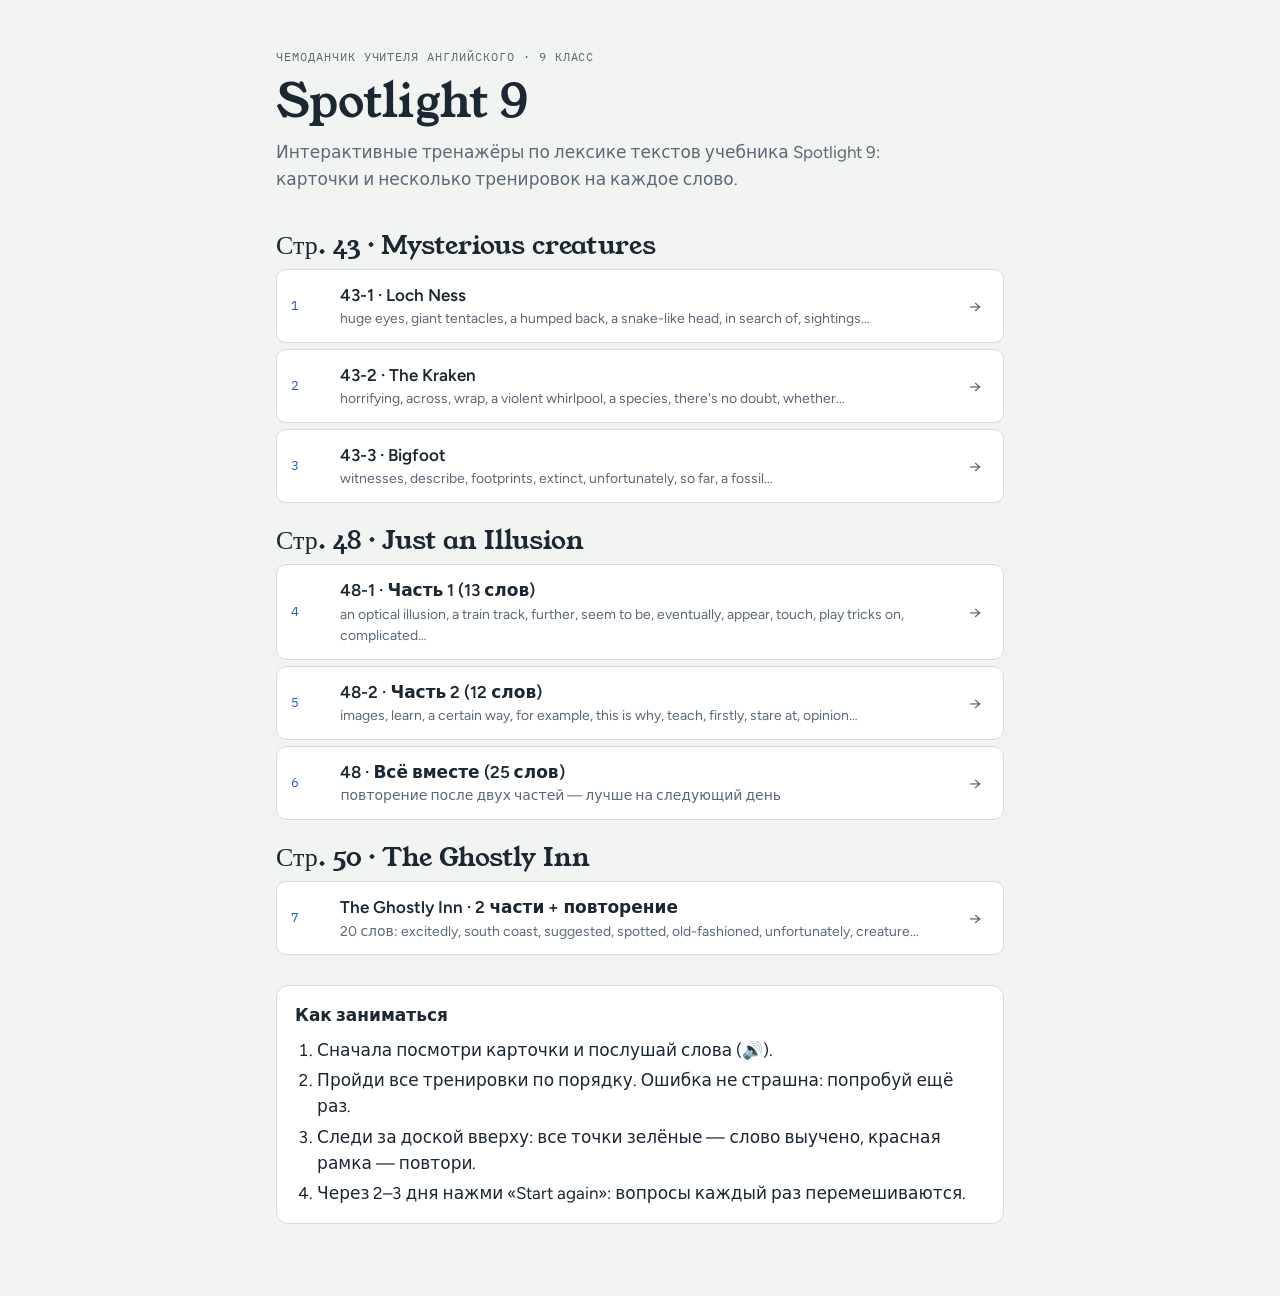
==== commit 1373508e: "Show one link for The Ghostly Inn on Spotlight 9 homepage" ====
--- a/index.html
+++ b/index.html
@@ -199,11 +199,7 @@
 </header>
 <main class="wrap" style="padding-block: 0 64px;">
   <section class="unit"><h2>Стр. 43 · Mysterious creatures</h2><ol class="toc"><li><a class="row" href="p43/43-1.html"><span class="n">1</span><span class="t"><b>43-1 · Loch Ness</b><span class="s">huge eyes, giant tentacles, a humped back, a snake-like head, in search of, sightings…</span></span><span class="go" aria-hidden="true">→</span></a></li><li><a class="row" href="p43/43-2.html"><span class="n">2</span><span class="t"><b>43-2 · The Kraken</b><span class="s">horrifying, across, wrap, a violent whirlpool, a species, there&#x27;s no doubt, whether…</span></span><span class="go" aria-hidden="true">→</span></a></li><li><a class="row" href="p43/43-3.html"><span class="n">3</span><span class="t"><b>43-3 · Bigfoot</b><span class="s">witnesses, describe, footprints, extinct, unfortunately, so far, a fossil…</span></span><span class="go" aria-hidden="true">→</span></a></li></ol></section><section class="unit"><h2>Стр. 48 · Just an Illusion</h2><ol class="toc"><li><a class="row" href="p48/48-1.html"><span class="n">4</span><span class="t"><b>48-1 · Часть 1 (13 слов)</b><span class="s">an optical illusion, a train track, further, seem to be, eventually, appear, touch, play tricks on, complicated…</span></span><span class="go" aria-hidden="true">→</span></a></li><li><a class="row" href="p48/48-2.html"><span class="n">5</span><span class="t"><b>48-2 · Часть 2 (12 слов)</b><span class="s">images, learn, a certain way, for example, this is why, teach, firstly, stare at, opinion…</span></span><span class="go" aria-hidden="true">→</span></a></li><li><a class="row" href="p48/48.html"><span class="n">6</span><span class="t"><b>48 · Всё вместе (25 слов)</b><span class="s">повторение после двух частей — лучше на следующий день</span></span><span class="go" aria-hidden="true">→</span></a></li></ol></section>
-  <section class="unit"><h2>Стр. 50 · The Ghostly Inn</h2><ol class="toc">
-<li><a class="row" href="p50/50-1.html"><span class="n">7</span><span class="t"><b>50-1 · Часть 1 (10 слов)</b><span class="s">excitedly, south, coast, suggested, somewhere, almost, immediately, spotted, by the side of, old-fashioned</span></span><span class="go" aria-hidden="true">→</span></a></li>
-<li><a class="row" href="p50/50-2.html"><span class="n">8</span><span class="t"><b>50-2 · Часть 2 (10 слов)</b><span class="s">paid the bill, seemed, cheap, decided, unfortunately, though, somewhere else, as soon as, creature, behind</span></span><span class="go" aria-hidden="true">→</span></a></li>
-<li><a class="row" href="p50/50.html"><span class="n">9</span><span class="t"><b>50 · Всё вместе (20 слов)</b><span class="s">Все выделенные слова текста The Ghostly Inn · итоговое повторение</span></span><span class="go" aria-hidden="true">→</span></a></li>
-</ol></section>
+  <section class="unit"><h2>Стр. 50 · The Ghostly Inn</h2><ol class="toc"><li><a class="row" href="p50/index.html"><span class="n">7</span><span class="t"><b>The Ghostly Inn · 2 части + повторение</b><span class="s">20 слов: excitedly, south coast, suggested, spotted, old-fashioned, unfortunately, creature…</span></span><span class="go" aria-hidden="true">→</span></a></li></ol></section>
   <div class="how">
     <h3>Как заниматься</h3>
     <ol>
